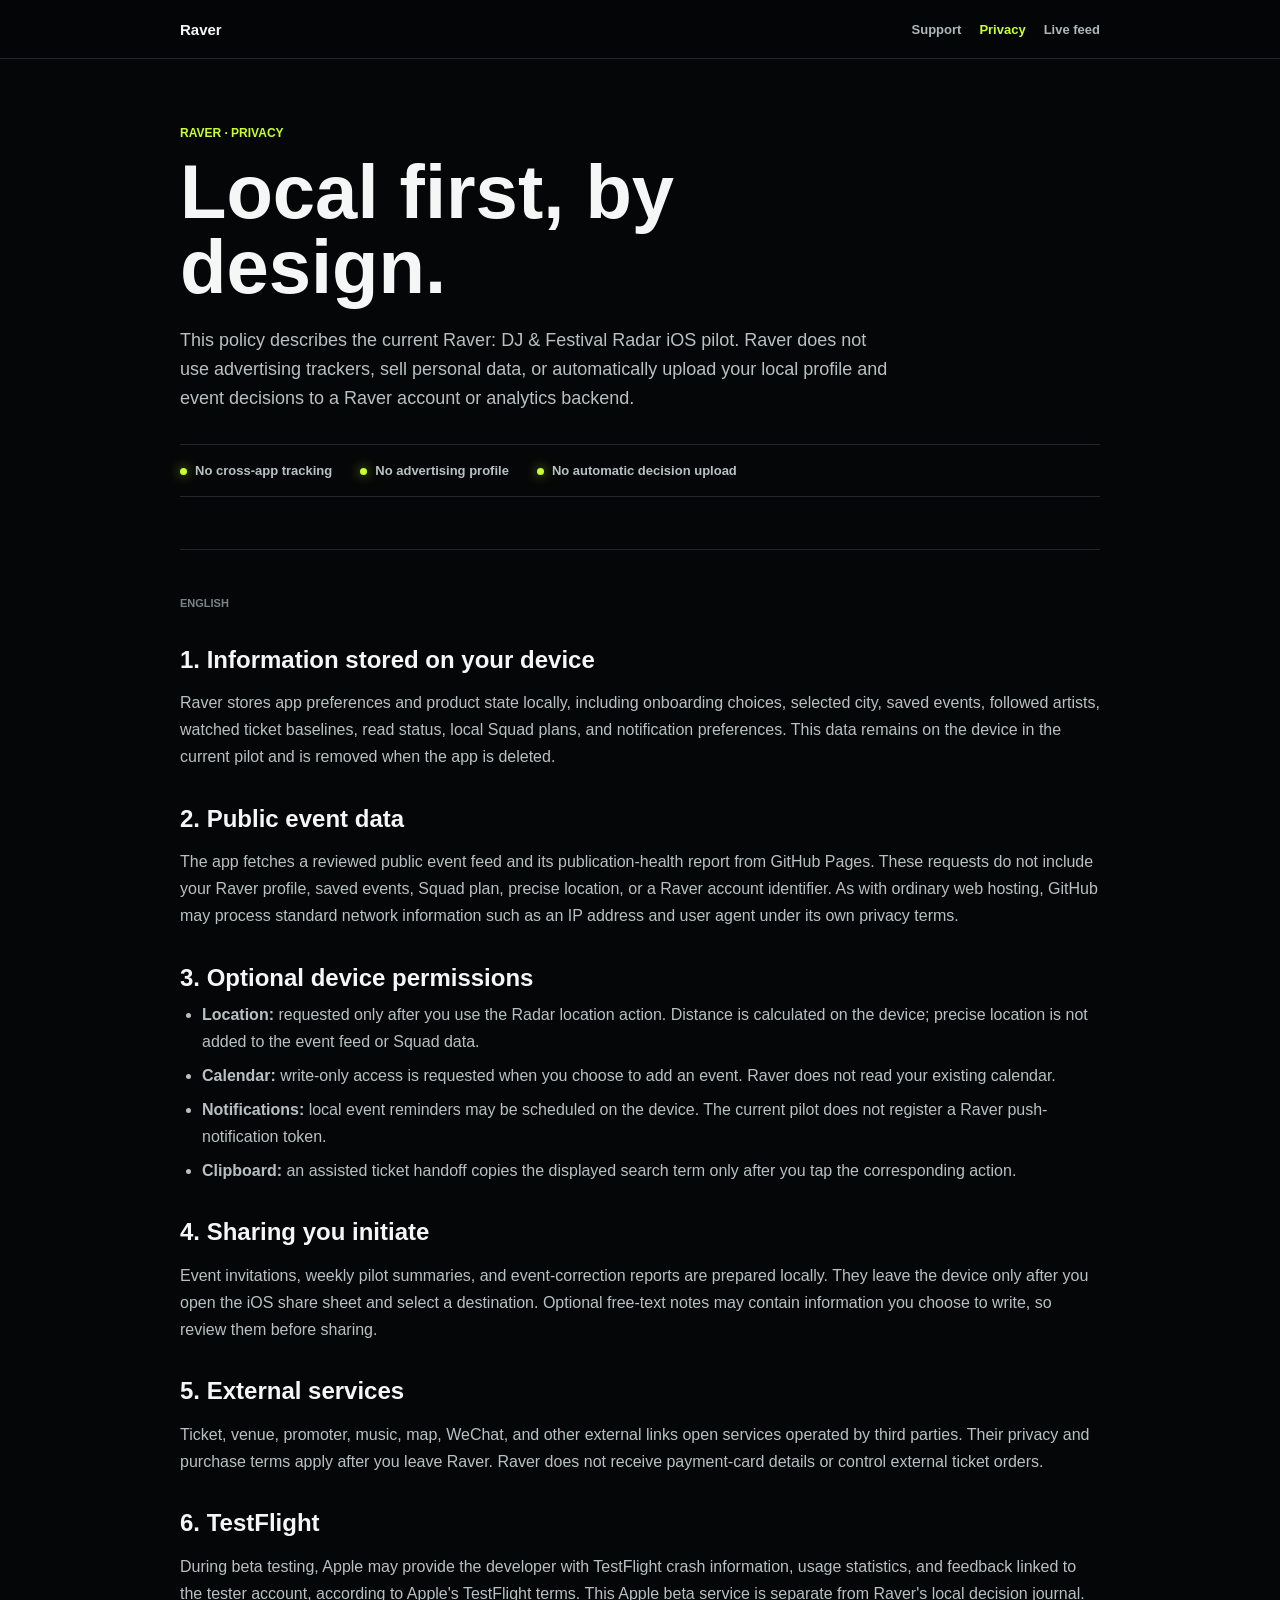
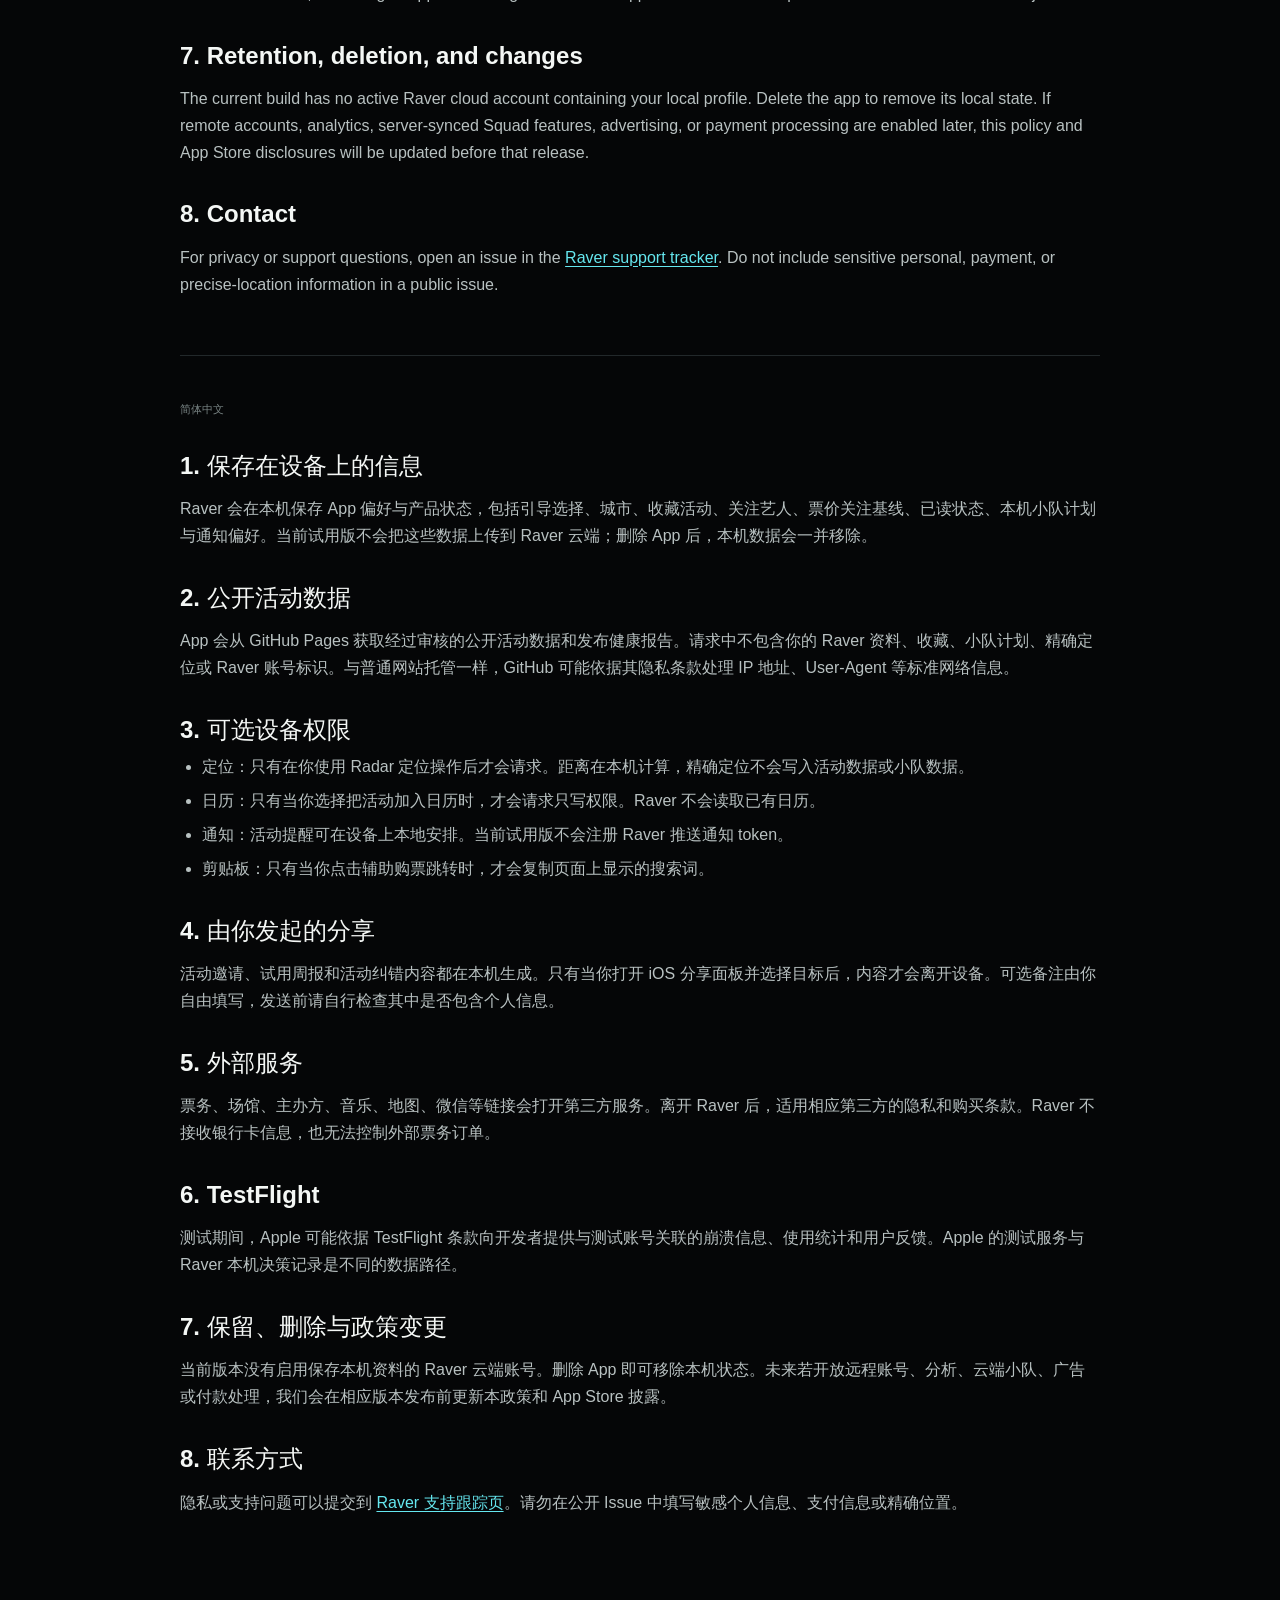
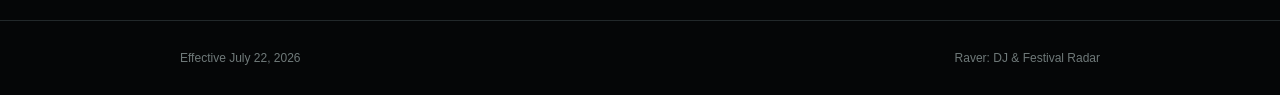
==== privacy/index.html @ 62746565 "feat: publish app support and privacy pages" ====
<!doctype html>
<html lang="en">
<head>
  <meta charset="utf-8">
  <meta name="viewport" content="width=device-width, initial-scale=1">
  <meta name="description" content="Privacy policy for Raver: DJ & Festival Radar.">
  <title>Raver Privacy Policy</title>
  <link rel="stylesheet" href="../assets/legal.css">
</head>
<body>
  <nav class="site-nav" aria-label="Primary">
    <div class="nav-inner">
      <a class="brand" href="../">Raver</a>
      <div class="nav-links">
        <a href="../support/">Support</a>
        <a href="./" aria-current="page">Privacy</a>
        <a href="../feed/v1/feed.draft.json">Live feed</a>
      </div>
    </div>
  </nav>

  <main>
    <p class="eyebrow">Raver · Privacy</p>
    <h1>Local first, by design.</h1>
    <p class="lede">This policy describes the current Raver: DJ &amp; Festival Radar iOS pilot. Raver does not use advertising trackers, sell personal data, or automatically upload your local profile and event decisions to a Raver account or analytics backend.</p>

    <div class="status-row" aria-label="Privacy summary">
      <span>No cross-app tracking</span>
      <span>No advertising profile</span>
      <span>No automatic decision upload</span>
    </div>

    <section class="language-band" lang="en">
      <p class="language-label">English</p>

      <h2>1. Information stored on your device</h2>
      <p>Raver stores app preferences and product state locally, including onboarding choices, selected city, saved events, followed artists, watched ticket baselines, read status, local Squad plans, and notification preferences. This data remains on the device in the current pilot and is removed when the app is deleted.</p>

      <h2>2. Public event data</h2>
      <p>The app fetches a reviewed public event feed and its publication-health report from GitHub Pages. These requests do not include your Raver profile, saved events, Squad plan, precise location, or a Raver account identifier. As with ordinary web hosting, GitHub may process standard network information such as an IP address and user agent under its own privacy terms.</p>

      <h2>3. Optional device permissions</h2>
      <ul>
        <li><strong>Location:</strong> requested only after you use the Radar location action. Distance is calculated on the device; precise location is not added to the event feed or Squad data.</li>
        <li><strong>Calendar:</strong> write-only access is requested when you choose to add an event. Raver does not read your existing calendar.</li>
        <li><strong>Notifications:</strong> local event reminders may be scheduled on the device. The current pilot does not register a Raver push-notification token.</li>
        <li><strong>Clipboard:</strong> an assisted ticket handoff copies the displayed search term only after you tap the corresponding action.</li>
      </ul>

      <h2>4. Sharing you initiate</h2>
      <p>Event invitations, weekly pilot summaries, and event-correction reports are prepared locally. They leave the device only after you open the iOS share sheet and select a destination. Optional free-text notes may contain information you choose to write, so review them before sharing.</p>

      <h2>5. External services</h2>
      <p>Ticket, venue, promoter, music, map, WeChat, and other external links open services operated by third parties. Their privacy and purchase terms apply after you leave Raver. Raver does not receive payment-card details or control external ticket orders.</p>

      <h2>6. TestFlight</h2>
      <p>During beta testing, Apple may provide the developer with TestFlight crash information, usage statistics, and feedback linked to the tester account, according to Apple's TestFlight terms. This Apple beta service is separate from Raver's local decision journal.</p>

      <h2>7. Retention, deletion, and changes</h2>
      <p>The current build has no active Raver cloud account containing your local profile. Delete the app to remove its local state. If remote accounts, analytics, server-synced Squad features, advertising, or payment processing are enabled later, this policy and App Store disclosures will be updated before that release.</p>

      <h2>8. Contact</h2>
      <p>For privacy or support questions, open an issue in the <a href="https://github.com/roik378/RaverMVP-Feed/issues">Raver support tracker</a>. Do not include sensitive personal, payment, or precise-location information in a public issue.</p>
    </section>

    <section class="language-band" lang="zh-Hans">
      <p class="language-label">简体中文</p>

      <h2>1. 保存在设备上的信息</h2>
      <p>Raver 会在本机保存 App 偏好与产品状态，包括引导选择、城市、收藏活动、关注艺人、票价关注基线、已读状态、本机小队计划与通知偏好。当前试用版不会把这些数据上传到 Raver 云端；删除 App 后，本机数据会一并移除。</p>

      <h2>2. 公开活动数据</h2>
      <p>App 会从 GitHub Pages 获取经过审核的公开活动数据和发布健康报告。请求中不包含你的 Raver 资料、收藏、小队计划、精确定位或 Raver 账号标识。与普通网站托管一样，GitHub 可能依据其隐私条款处理 IP 地址、User-Agent 等标准网络信息。</p>

      <h2>3. 可选设备权限</h2>
      <ul>
        <li><strong>定位：</strong>只有在你使用 Radar 定位操作后才会请求。距离在本机计算，精确定位不会写入活动数据或小队数据。</li>
        <li><strong>日历：</strong>只有当你选择把活动加入日历时，才会请求只写权限。Raver 不会读取已有日历。</li>
        <li><strong>通知：</strong>活动提醒可在设备上本地安排。当前试用版不会注册 Raver 推送通知 token。</li>
        <li><strong>剪贴板：</strong>只有当你点击辅助购票跳转时，才会复制页面上显示的搜索词。</li>
      </ul>

      <h2>4. 由你发起的分享</h2>
      <p>活动邀请、试用周报和活动纠错内容都在本机生成。只有当你打开 iOS 分享面板并选择目标后，内容才会离开设备。可选备注由你自由填写，发送前请自行检查其中是否包含个人信息。</p>

      <h2>5. 外部服务</h2>
      <p>票务、场馆、主办方、音乐、地图、微信等链接会打开第三方服务。离开 Raver 后，适用相应第三方的隐私和购买条款。Raver 不接收银行卡信息，也无法控制外部票务订单。</p>

      <h2>6. TestFlight</h2>
      <p>测试期间，Apple 可能依据 TestFlight 条款向开发者提供与测试账号关联的崩溃信息、使用统计和用户反馈。Apple 的测试服务与 Raver 本机决策记录是不同的数据路径。</p>

      <h2>7. 保留、删除与政策变更</h2>
      <p>当前版本没有启用保存本机资料的 Raver 云端账号。删除 App 即可移除本机状态。未来若开放远程账号、分析、云端小队、广告或付款处理，我们会在相应版本发布前更新本政策和 App Store 披露。</p>

      <h2>8. 联系方式</h2>
      <p>隐私或支持问题可以提交到 <a href="https://github.com/roik378/RaverMVP-Feed/issues">Raver 支持跟踪页</a>。请勿在公开 Issue 中填写敏感个人信息、支付信息或精确位置。</p>
    </section>
  </main>

  <footer>
    <div class="footer-inner">
      <span>Effective July 22, 2026</span>
      <span>Raver: DJ &amp; Festival Radar</span>
    </div>
  </footer>
</body>
</html>
---- assets/legal.css ----
:root {
  color-scheme: dark;
  font-family: -apple-system, BlinkMacSystemFont, "SF Pro Text", "PingFang SC", sans-serif;
  background: #050607;
  color: #f4f7f5;
  font-synthesis: none;
}

* {
  box-sizing: border-box;
}

body {
  margin: 0;
  min-height: 100vh;
  background: #050607;
}

a {
  color: #65e7ef;
  text-underline-offset: 3px;
}

a:hover {
  color: #b8fbff;
}

a:focus-visible {
  outline: 2px solid #65e7ef;
  outline-offset: 4px;
}

.site-nav {
  position: sticky;
  top: 0;
  z-index: 10;
  border-bottom: 1px solid #22282a;
  background: rgba(5, 6, 7, 0.92);
  backdrop-filter: blur(22px) saturate(140%);
  -webkit-backdrop-filter: blur(22px) saturate(140%);
}

.nav-inner {
  width: min(920px, calc(100% - 32px));
  min-height: 58px;
  margin: 0 auto;
  display: flex;
  align-items: center;
  justify-content: space-between;
  gap: 20px;
}

.brand {
  color: #f4f7f5;
  font-size: 15px;
  font-weight: 800;
  text-decoration: none;
}

.nav-links {
  display: flex;
  align-items: center;
  gap: 18px;
  font-size: 13px;
  font-weight: 700;
}

.nav-links a {
  color: #aeb8b8;
  text-decoration: none;
}

.nav-links a[aria-current="page"] {
  color: #c7ff30;
}

main {
  width: min(920px, calc(100% - 32px));
  margin: 0 auto;
  padding: 64px 0 88px;
}

.eyebrow {
  margin: 0 0 12px;
  color: #c7ff30;
  font-size: 12px;
  font-weight: 850;
  text-transform: uppercase;
}

h1,
h2,
h3,
p {
  letter-spacing: 0;
}

h1 {
  max-width: 760px;
  margin: 0;
  font-size: 76px;
  line-height: 0.98;
  font-weight: 850;
}

.lede {
  max-width: 720px;
  margin: 22px 0 0;
  color: #b8c1c1;
  font-size: 18px;
  line-height: 1.62;
}

.status-row {
  margin-top: 30px;
  padding: 18px 0;
  display: flex;
  flex-wrap: wrap;
  gap: 12px 28px;
  border-top: 1px solid #22282a;
  border-bottom: 1px solid #22282a;
  color: #b8c1c1;
  font-size: 13px;
  font-weight: 700;
}

.status-row span::before {
  content: "";
  width: 7px;
  height: 7px;
  margin-right: 8px;
  display: inline-block;
  border-radius: 50%;
  background: #c7ff30;
  box-shadow: 0 0 12px rgba(199, 255, 48, 0.72);
}

.language-band {
  margin-top: 56px;
  padding-top: 44px;
  border-top: 1px solid #22282a;
}

.language-band:first-of-type {
  margin-top: 52px;
}

.language-label {
  margin: 0 0 28px;
  color: #798484;
  font-size: 11px;
  font-weight: 850;
  text-transform: uppercase;
}

h2 {
  margin: 34px 0 10px;
  font-size: 24px;
  line-height: 1.18;
}

h3 {
  margin: 0 0 8px;
  font-size: 16px;
}

p,
li {
  color: #b8c1c1;
  font-size: 16px;
  line-height: 1.68;
}

ul {
  margin: 10px 0 0;
  padding-left: 22px;
}

li + li {
  margin-top: 7px;
}

.action-grid {
  margin-top: 28px;
  display: grid;
  grid-template-columns: repeat(2, minmax(0, 1fr));
  gap: 12px;
}

.action {
  min-height: 112px;
  padding: 18px;
  display: flex;
  flex-direction: column;
  justify-content: space-between;
  border: 1px solid #293033;
  border-radius: 8px;
  background: #0d1011;
  color: #f4f7f5;
  text-decoration: none;
}

.action:hover {
  border-color: #65e7ef;
  color: #f4f7f5;
}

.action strong {
  font-size: 16px;
}

.action span {
  color: #8f9a9a;
  font-size: 13px;
  line-height: 1.45;
}

.notice {
  margin-top: 28px;
  padding: 16px 18px;
  border-left: 3px solid #ff9e73;
  background: #11100f;
  color: #c8c0bb;
  font-size: 14px;
  line-height: 1.58;
}

footer {
  border-top: 1px solid #22282a;
}

.footer-inner {
  width: min(920px, calc(100% - 32px));
  min-height: 74px;
  margin: 0 auto;
  display: flex;
  align-items: center;
  justify-content: space-between;
  gap: 20px;
  color: #6f7979;
  font-size: 12px;
}

@media (max-width: 900px) {
  h1 {
    font-size: 56px;
  }
}

@media (max-width: 640px) {
  .nav-inner,
  .footer-inner {
    align-items: flex-start;
    flex-direction: column;
    justify-content: center;
    gap: 8px;
    padding: 12px 0;
  }

  .nav-links {
    width: 100%;
    justify-content: space-between;
  }

  main {
    padding-top: 44px;
  }

  h1 {
    font-size: 42px;
  }

  .action-grid {
    grid-template-columns: 1fr;
  }
}

@media (prefers-reduced-motion: reduce) {
  * {
    scroll-behavior: auto !important;
  }
}
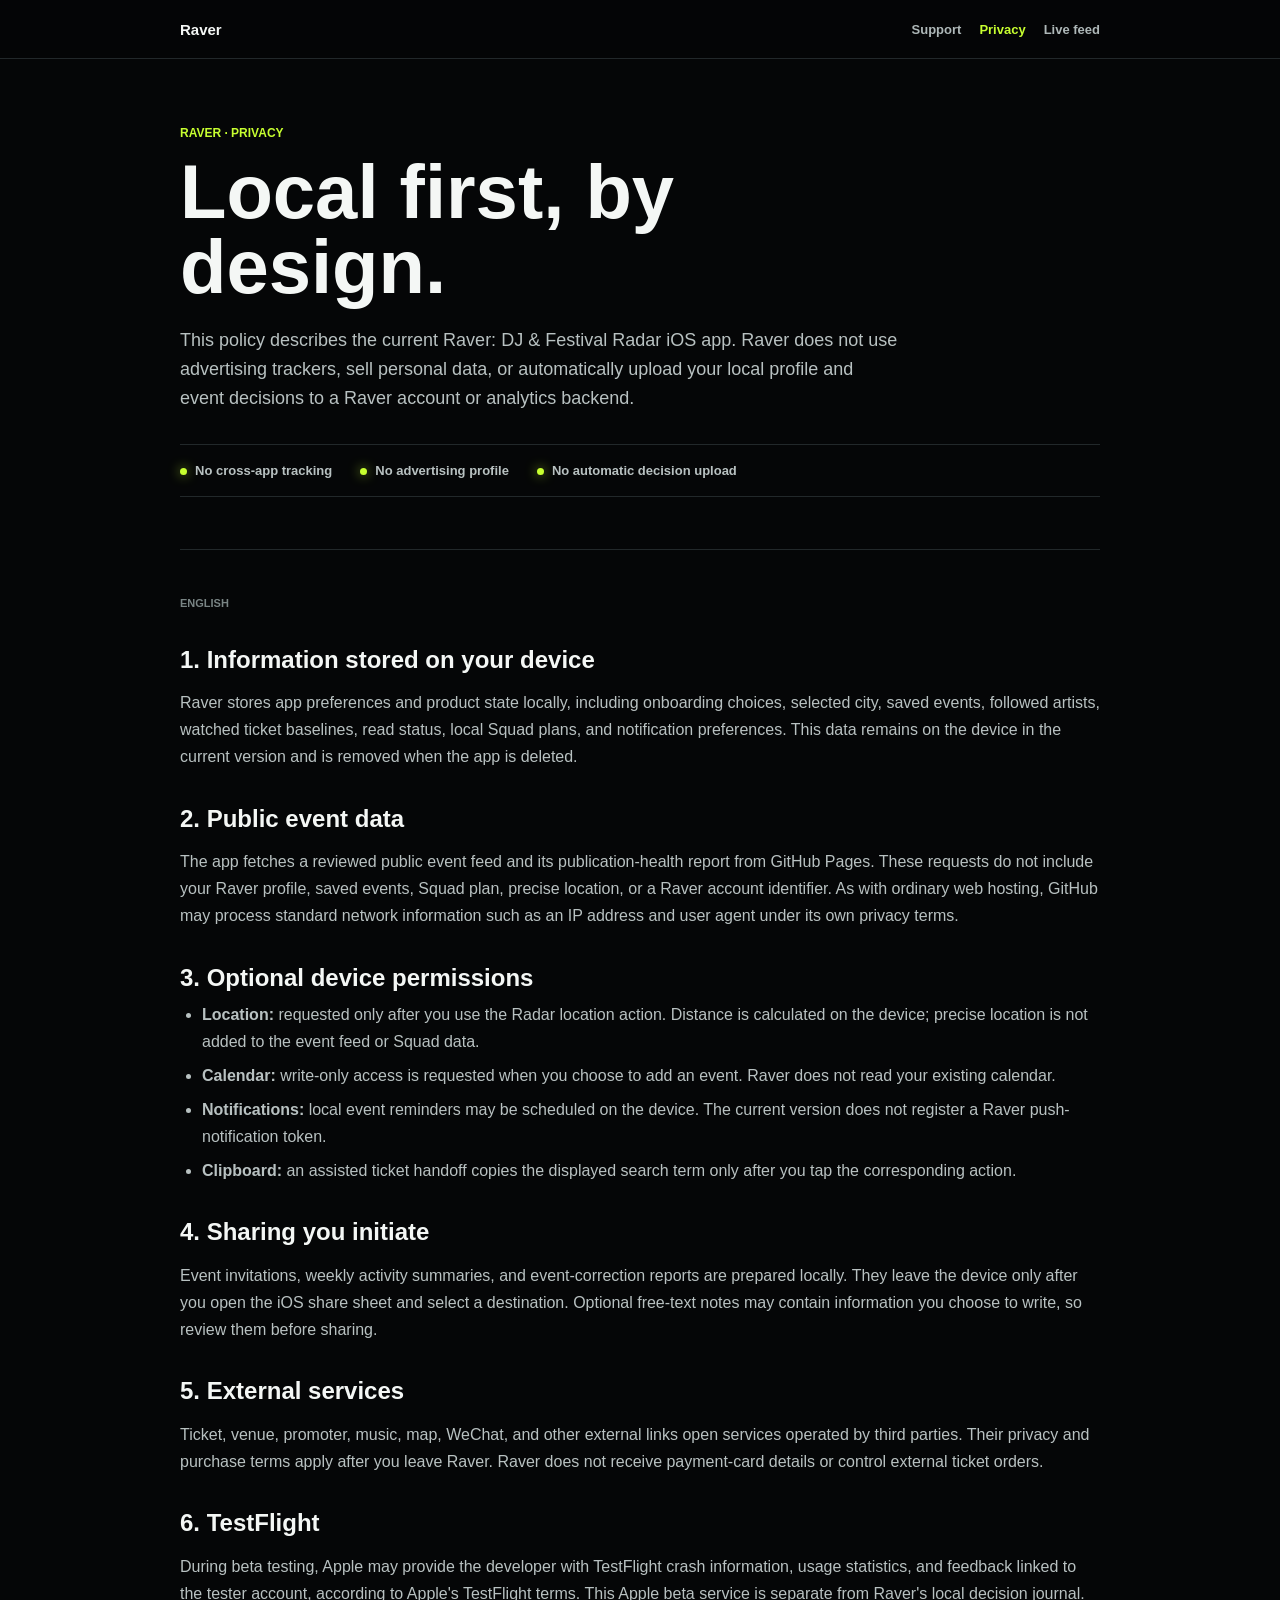
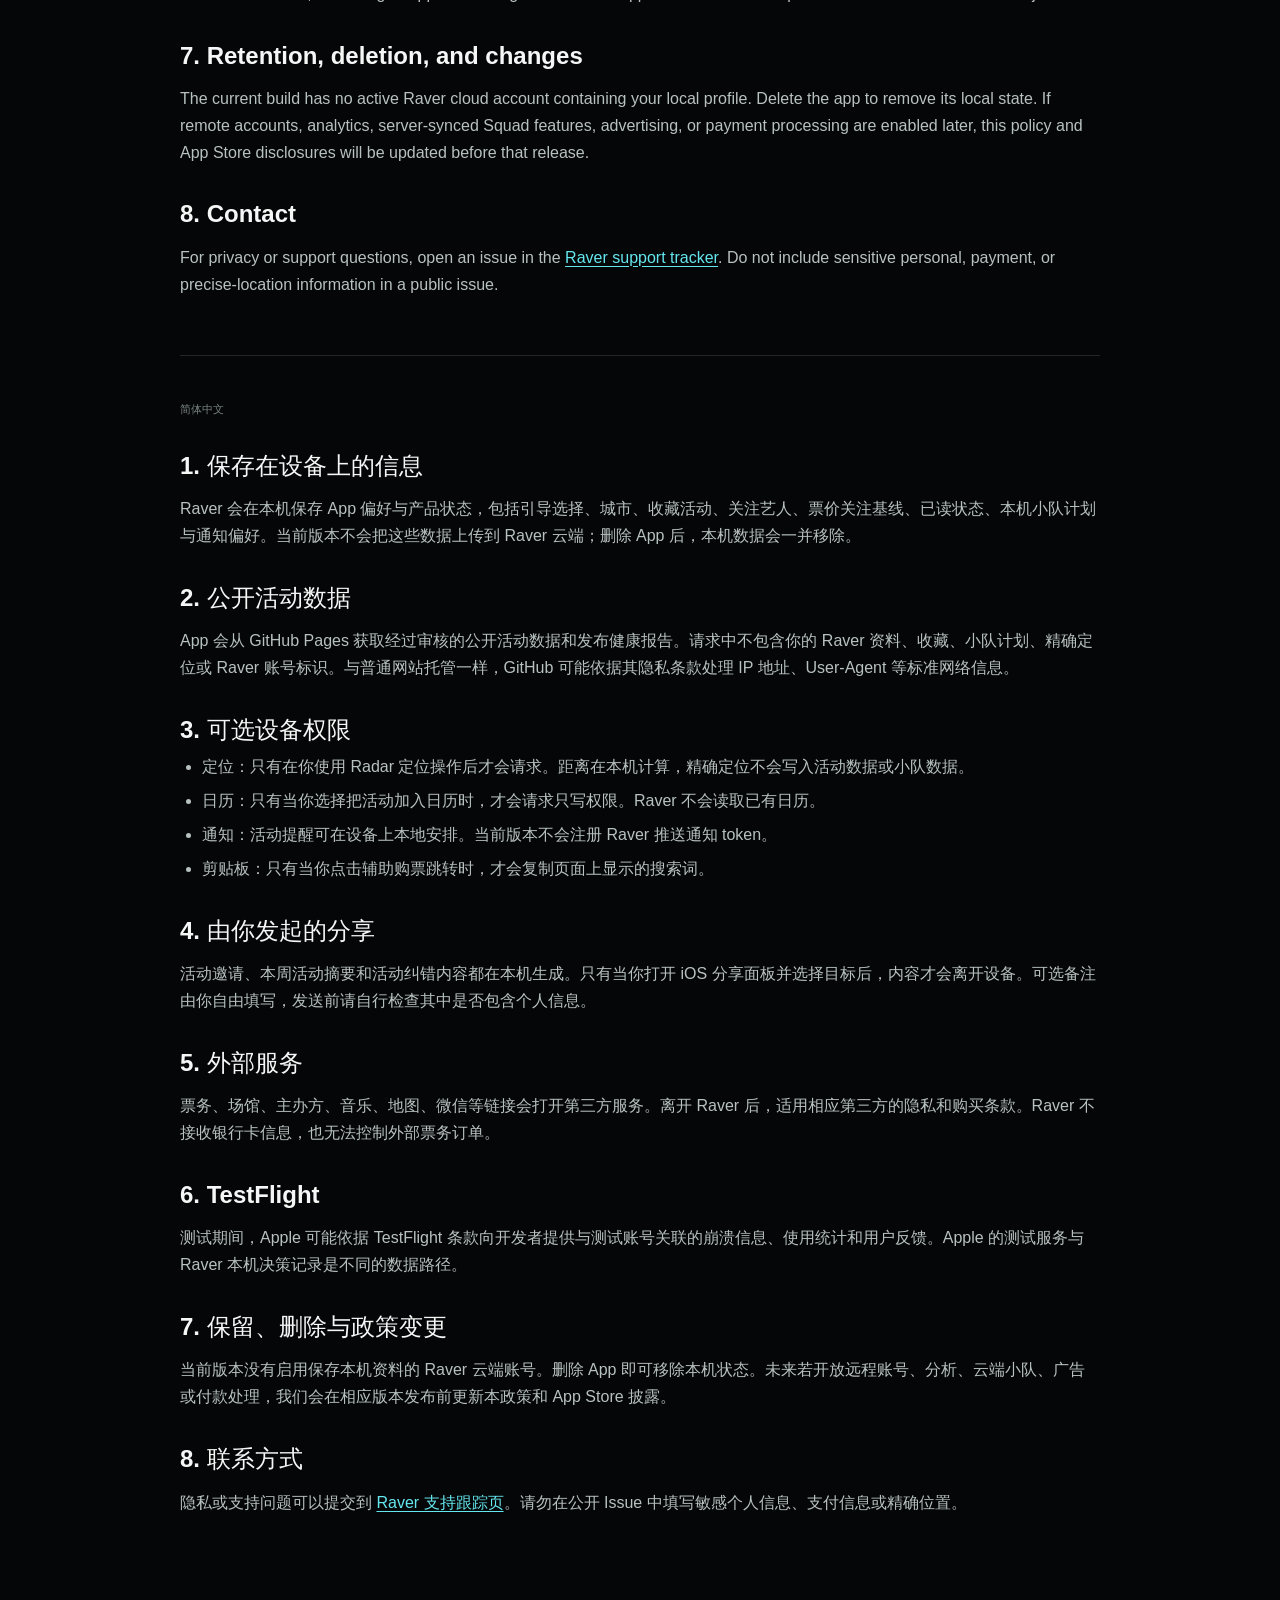
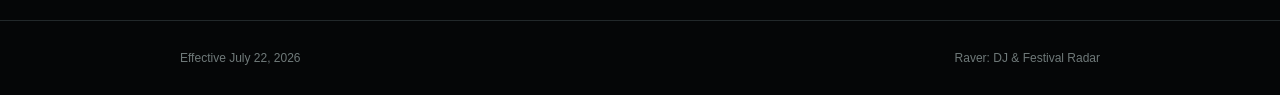
==== commit 6948e4ad: "Present public support pages as release copy" ====
--- a/privacy/index.html
+++ b/privacy/index.html
@@ -22,7 +22,7 @@
   <main>
     <p class="eyebrow">Raver · Privacy</p>
     <h1>Local first, by design.</h1>
-    <p class="lede">This policy describes the current Raver: DJ &amp; Festival Radar iOS pilot. Raver does not use advertising trackers, sell personal data, or automatically upload your local profile and event decisions to a Raver account or analytics backend.</p>
+    <p class="lede">This policy describes the current Raver: DJ &amp; Festival Radar iOS app. Raver does not use advertising trackers, sell personal data, or automatically upload your local profile and event decisions to a Raver account or analytics backend.</p>
 
     <div class="status-row" aria-label="Privacy summary">
       <span>No cross-app tracking</span>
@@ -34,7 +34,7 @@
       <p class="language-label">English</p>
 
       <h2>1. Information stored on your device</h2>
-      <p>Raver stores app preferences and product state locally, including onboarding choices, selected city, saved events, followed artists, watched ticket baselines, read status, local Squad plans, and notification preferences. This data remains on the device in the current pilot and is removed when the app is deleted.</p>
+      <p>Raver stores app preferences and product state locally, including onboarding choices, selected city, saved events, followed artists, watched ticket baselines, read status, local Squad plans, and notification preferences. This data remains on the device in the current version and is removed when the app is deleted.</p>
 
       <h2>2. Public event data</h2>
       <p>The app fetches a reviewed public event feed and its publication-health report from GitHub Pages. These requests do not include your Raver profile, saved events, Squad plan, precise location, or a Raver account identifier. As with ordinary web hosting, GitHub may process standard network information such as an IP address and user agent under its own privacy terms.</p>
@@ -43,12 +43,12 @@
       <ul>
         <li><strong>Location:</strong> requested only after you use the Radar location action. Distance is calculated on the device; precise location is not added to the event feed or Squad data.</li>
         <li><strong>Calendar:</strong> write-only access is requested when you choose to add an event. Raver does not read your existing calendar.</li>
-        <li><strong>Notifications:</strong> local event reminders may be scheduled on the device. The current pilot does not register a Raver push-notification token.</li>
+        <li><strong>Notifications:</strong> local event reminders may be scheduled on the device. The current version does not register a Raver push-notification token.</li>
         <li><strong>Clipboard:</strong> an assisted ticket handoff copies the displayed search term only after you tap the corresponding action.</li>
       </ul>
 
       <h2>4. Sharing you initiate</h2>
-      <p>Event invitations, weekly pilot summaries, and event-correction reports are prepared locally. They leave the device only after you open the iOS share sheet and select a destination. Optional free-text notes may contain information you choose to write, so review them before sharing.</p>
+      <p>Event invitations, weekly activity summaries, and event-correction reports are prepared locally. They leave the device only after you open the iOS share sheet and select a destination. Optional free-text notes may contain information you choose to write, so review them before sharing.</p>
 
       <h2>5. External services</h2>
       <p>Ticket, venue, promoter, music, map, WeChat, and other external links open services operated by third parties. Their privacy and purchase terms apply after you leave Raver. Raver does not receive payment-card details or control external ticket orders.</p>
@@ -67,7 +67,7 @@
       <p class="language-label">简体中文</p>
 
       <h2>1. 保存在设备上的信息</h2>
-      <p>Raver 会在本机保存 App 偏好与产品状态，包括引导选择、城市、收藏活动、关注艺人、票价关注基线、已读状态、本机小队计划与通知偏好。当前试用版不会把这些数据上传到 Raver 云端；删除 App 后，本机数据会一并移除。</p>
+      <p>Raver 会在本机保存 App 偏好与产品状态，包括引导选择、城市、收藏活动、关注艺人、票价关注基线、已读状态、本机小队计划与通知偏好。当前版本不会把这些数据上传到 Raver 云端；删除 App 后，本机数据会一并移除。</p>
 
       <h2>2. 公开活动数据</h2>
       <p>App 会从 GitHub Pages 获取经过审核的公开活动数据和发布健康报告。请求中不包含你的 Raver 资料、收藏、小队计划、精确定位或 Raver 账号标识。与普通网站托管一样，GitHub 可能依据其隐私条款处理 IP 地址、User-Agent 等标准网络信息。</p>
@@ -76,12 +76,12 @@
       <ul>
         <li><strong>定位：</strong>只有在你使用 Radar 定位操作后才会请求。距离在本机计算，精确定位不会写入活动数据或小队数据。</li>
         <li><strong>日历：</strong>只有当你选择把活动加入日历时，才会请求只写权限。Raver 不会读取已有日历。</li>
-        <li><strong>通知：</strong>活动提醒可在设备上本地安排。当前试用版不会注册 Raver 推送通知 token。</li>
+        <li><strong>通知：</strong>活动提醒可在设备上本地安排。当前版本不会注册 Raver 推送通知 token。</li>
         <li><strong>剪贴板：</strong>只有当你点击辅助购票跳转时，才会复制页面上显示的搜索词。</li>
       </ul>
 
       <h2>4. 由你发起的分享</h2>
-      <p>活动邀请、试用周报和活动纠错内容都在本机生成。只有当你打开 iOS 分享面板并选择目标后，内容才会离开设备。可选备注由你自由填写，发送前请自行检查其中是否包含个人信息。</p>
+      <p>活动邀请、本周活动摘要和活动纠错内容都在本机生成。只有当你打开 iOS 分享面板并选择目标后，内容才会离开设备。可选备注由你自由填写，发送前请自行检查其中是否包含个人信息。</p>
 
       <h2>5. 外部服务</h2>
       <p>票务、场馆、主办方、音乐、地图、微信等链接会打开第三方服务。离开 Raver 后，适用相应第三方的隐私和购买条款。Raver 不接收银行卡信息，也无法控制外部票务订单。</p>
